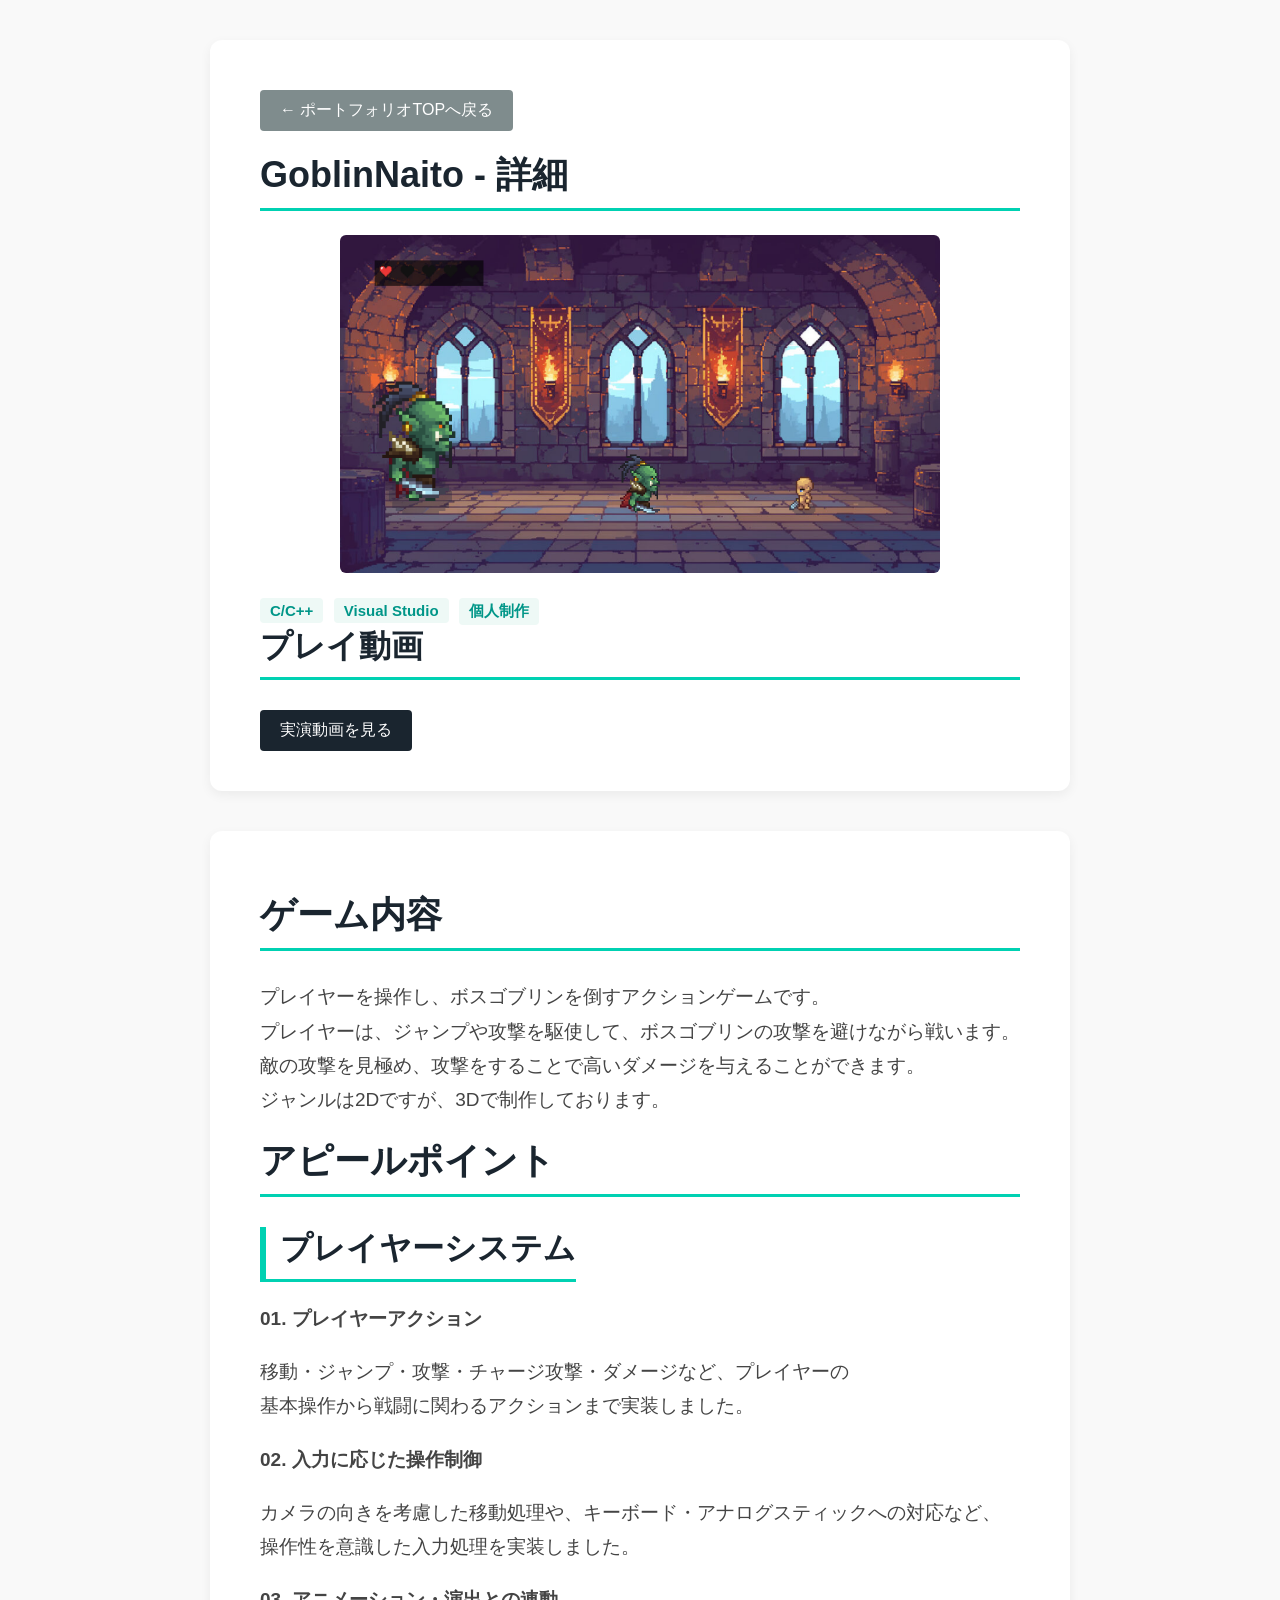
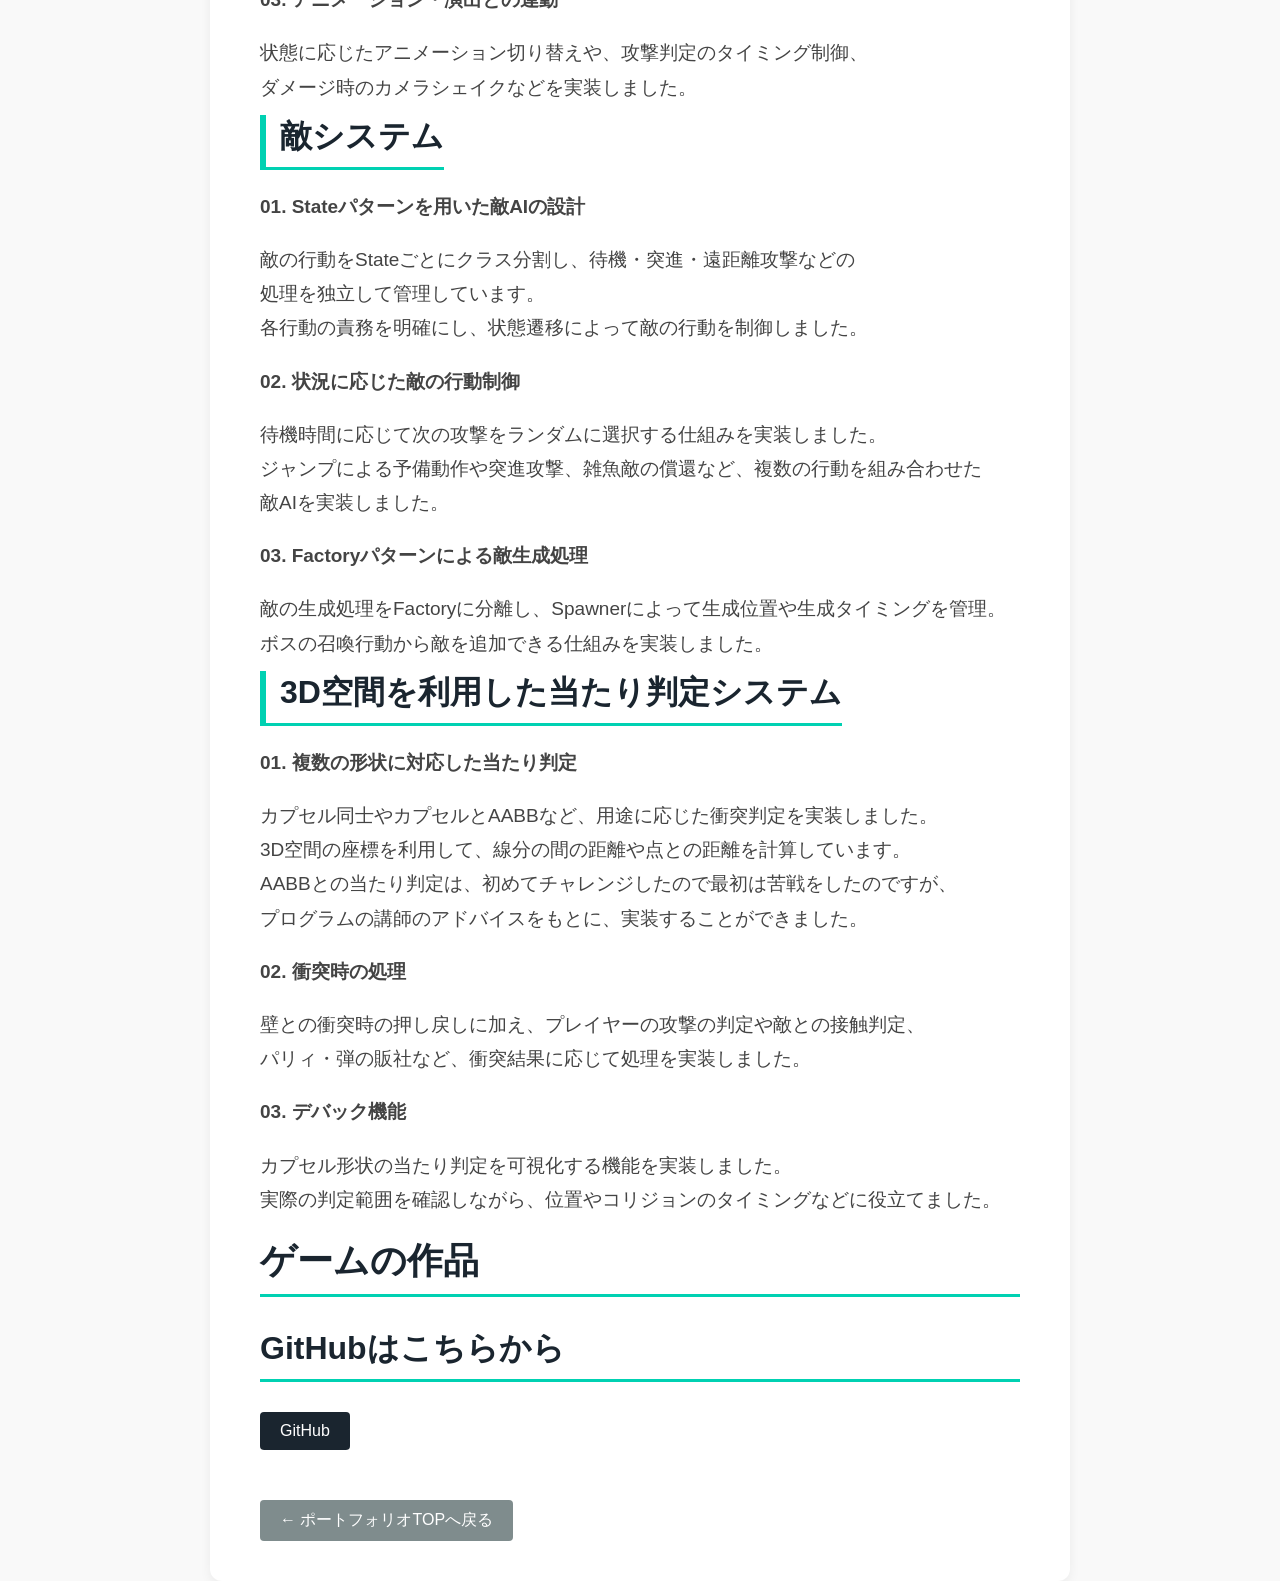
==== GoblinNaito.html @ 0ca16f72 "個人制作の欄を追加" ====
<html lang="ja">
<head>
    <meta charset="UTF-8">
    <meta name="viewport" content="width=device-width, initial-scale=1.0">
    <title>GoblinNaito - 詳細</title>
    <link rel="stylesheet" href="style.css">
</head>

<body class="site-body" style="background-color: #f9f9f9;">
    <main class="top-content" style="margin-left: 0; width: 100%; max-width: 900px; margin: 0 auto; padding: 40px 20px;">
        <div class="top-section" style="text-align: left;">
            <a href="index.html" class="btn back-btn">← ポートフォリオTOPへ戻る</a>
            <h1 class="main-title">GoblinNaito - 詳細</h1>

            <img src="res/GoblinNaito2.png" alt="GoblinNaitoメイン画像" class="header-img">

            <div>
                <span class="tech-tag">C/C++</span>
                <span class="tech-tag">Visual Studio</span>
                <span class="tech-tag">個人制作</span>
            </div>

            <!-- 作品リンク -->
            <section>
                <h2>プレイ動画</h2>
                <div class="link-buttons">
                    <a href="https://drive.google.com/file/d/1cQddRwFuvmeWS0B3RsWoDcW1yzEqTpk6/view?usp=sharing" class="btn" target="_blank" rel="noopener">実演動画を見る</a>
                </div>
            </section>
        </div>

        <div class="top-section" style="text-align: left;">
            <!-- アピール箇所全体 -->
            <section>
                <h1 class="main-title">ゲーム内容</h1>
                <p>
                    プレイヤーを操作し、ボスゴブリンを倒すアクションゲームです。
                    <br>プレイヤーは、ジャンプや攻撃を駆使して、ボスゴブリンの攻撃を避けながら戦います。
                    <br>敵の攻撃を見極め、攻撃をすることで高いダメージを与えることができます。
                    <br>ジャンルは2Dですが、3Dで制作しております。
                </p>
            </section>

            <section>

                <h1 class="main-title">アピールポイント</h1>
                <div>
                    <h2 class="detail-h2">プレイヤーシステム</h2>
                    <p><strong>01. プレイヤーアクション</strong></p>
                    <p>
                        移動・ジャンプ・攻撃・チャージ攻撃・ダメージなど、プレイヤーの
                        <br>基本操作から戦闘に関わるアクションまで実装しました。
                    </p>
                    <p><strong>02. 入力に応じた操作制御</strong></p>
                    <p>
                        カメラの向きを考慮した移動処理や、キーボード・アナログスティックへの対応など、
                        <br>操作性を意識した入力処理を実装しました。
                    </p>
                    <p><strong>03. アニメーション・演出との連動</strong></p>
                    <p>
                        状態に応じたアニメーション切り替えや、攻撃判定のタイミング制御、
                        <br>ダメージ時のカメラシェイクなどを実装しました。
                    </p>

                </div>

                <div>
                    <h2 class="detail-h2">敵システム</h2>
                    <p><strong>01. Stateパターンを用いた敵AIの設計</strong></p>
                    <p>
                        敵の行動をStateごとにクラス分割し、待機・突進・遠距離攻撃などの
                        <br>処理を独立して管理しています。
                        <br>各行動の責務を明確にし、状態遷移によって敵の行動を制御しました。
                    </p>
                    <p><strong>02. 状況に応じた敵の行動制御</strong></p>
                    <p>
                        待機時間に応じて次の攻撃をランダムに選択する仕組みを実装しました。
                        <br>ジャンプによる予備動作や突進攻撃、雑魚敵の償還など、複数の行動を組み合わせた
                        <br>敵AIを実装しました。
                    </p>
                    <p><strong>03. Factoryパターンによる敵生成処理</strong></p>
                    <p>
                        敵の生成処理をFactoryに分離し、Spawnerによって生成位置や生成タイミングを管理。
                        <br>ボスの召喚行動から敵を追加できる仕組みを実装しました。
                    </p>
                </div>
            </section>

            <div>
                <h2 class="detail-h2">3D空間を利用した当たり判定システム</h2>
                <p><strong>01. 複数の形状に対応した当たり判定</strong></p>
                <p>
                    カプセル同士やカプセルとAABBなど、用途に応じた衝突判定を実装しました。
                    <br>3D空間の座標を利用して、線分の間の距離や点との距離を計算しています。
                    <br>AABBとの当たり判定は、初めてチャレンジしたので最初は苦戦をしたのですが、
                    <br>プログラムの講師のアドバイスをもとに、実装することができました。
                </p>
                <p><strong>02. 衝突時の処理</strong></p>
                <p>
                    壁との衝突時の押し戻しに加え、プレイヤーの攻撃の判定や敵との接触判定、
                    <br>パリィ・弾の販社など、衝突結果に応じて処理を実装しました。
                </p>
                <p><strong>03. デバック機能</strong></p>
                <p>
                    カプセル形状の当たり判定を可視化する機能を実装しました。
                    <br>実際の判定範囲を確認しながら、位置やコリジョンのタイミングなどに役立てました。
                </p>
            </div>


            </section>

            <section>
                <h1 class="main-title">ゲームの作品</h1>
                <h2>GitHubはこちらから</h2>
                <a href="https://github.com/k-koudai01/KOJINSEISAKU_2" class="btn" target="_blank" rel="noopener">GitHub</a>

            </section>

            <div style="margin-top: 40px;">
                <a href="index.html" class="btn back-btn">← ポートフォリオTOPへ戻る</a>
            </div>
        </div>
    </main>
</body>
</html>
---- style.css ----
@charset "UTF-8";

/* ==========================================================================
   1. 基本・リセット設定
   ========================================================================== */
*
{
    box-sizing: border-box;
}

body
{
    margin: 0;
    padding: 0;
    font-family: 'Segoe UI', Tahoma, Geneva, Verdana, sans-serif;
    color: #333;
    background-color: #f9f9f9;
}

p
{
    font-size: 19px;
    line-height: 1.8;
    color: #444444;
    margin-bottom: 10px;
}

ul
{
    line-height: 1.8;
    padding-left: 20px;
    margin-bottom: 20px;
}

/* ==========================================================================
   2. 共通コンポーネント（ボタン・タグ・見出し）
   ========================================================================== */
/* 共通ボタン */
.btn
{
    display: inline-block;
    padding: 10px 20px;
    background-color: #1a252f;
    color: #fff;
    text-decoration: none;
    border-radius: 4px;
    font-size: 16px;
    transition: background-color 0.2s;
    margin-right: 10px;
    margin-top: 10px;
}

    .btn:hover
    {
        background-color: #00d1b2;
    }

.back-btn
{
    background-color: #7f8c8d;
}

/* 技術タグ */
.tech-tag
{
    display: inline-block;
    background: #eef9f6;
    color: #009688;
    padding: 4px 10px;
    border-radius: 4px;
    font-size: 15px;
    font-weight: bold;
    margin-right: 6px;
    margin-top: 5px;
}

/* 詳細ページの見出し */
.main-title
{
    font-size: 36px;
    color: #1a252f;
    border-bottom: 3px solid #00d1b2;
    padding-bottom: 8px;
    margin-top: 20px;
}

.section-title
{
    font-size: 30px;
    color: #1a252f;
    border-bottom: 3px solid #00d1b2;
    padding-bottom: 8px;
    margin-top: 60px;
    margin-bottom: 25px;
}

.detail-h2
{
    font-size: 28px;
    color: #2c3e50;
    margin-top: 35px;
    margin-bottom: 15px;
    width: fit-content;
    border-left: 6px solid #00d1b2;
    padding-left: 14px;
    border-bottom: 2px solid #ccc;
    padding-bottom: 6px;
}

.detail-h3
{
    font-size: 23px;
    color: #333333;
    margin-top: 35px;
    margin-bottom: 10px;
    font-weight: bold;
}

/* ==========================================================================
   3. index.html（TOPページ）用レイアウト
   ========================================================================== */
.site-body
{
    display: flex;
}

/* サイドバー */
.sidebar
{
    width: 260px;
    background-color: #1a252f;
    color: #ffffff;
    min-height: 100vh;
    padding: 30px 20px;
    position: fixed;
    top: 0;
    left: 0;
}

    .sidebar h1
    {
        font-size: 34px;
        font-weight: bold;
        text-align: center;
        margin: 10px 0 8px 0;
        letter-spacing: 2px;
    }

    .sidebar .subtitle
    {
        font-size: 18px;
        color: #00d1b2;
        text-align: center;
        margin-bottom: 30px;
    }

    .sidebar nav ul
    {
        list-style: none;
        padding: 0;
        margin: 0;
    }

    .sidebar nav li
    {
        margin-bottom: 15px;
    }

    .sidebar nav a
    {
        color: #ecf0f1;
        text-decoration: none;
        font-weight: bold;
        display: block;
        font-size: 20px;
        padding: 12px 16px;
        border-radius: 4px;
        transition: background-color 0.2s, color 0.2s;
    }

        .sidebar nav a:hover
        {
            background-color: #2c3e50;
            color: #00d1b2;
        }

/* TOPコンテンツエリア */
.top-content
{
    margin-left: 260px;
    width: calc(100% - 260px);
    max-width: 1400px;
    padding: 50px;
}

.top-section
{
    background: #ffffff;
    padding: 40px 50px;
    margin-bottom: 40px;
    border-radius: 12px;
    box-shadow: 0 4px 12px rgba(0,0,0,0.06);
}

    .top-section h2
    {
        font-size: 32px;
        color: #1a252f;
        border-bottom: 3px solid #00d1b2;
        padding-bottom: 8px;
        margin-top: 0;
        margin-bottom: 20px;
    }

.skill-list
{
    list-style: none;
    padding: 0;
    margin: 0;
    line-height: 2;
}

/* 作品カード（TOP） */
.works-grid
{
    display: grid;
    grid-template-columns: repeat(2, 1fr);
    gap: 30px;
    margin-top: 20px;
}

.work-card
{
    background-color: #ffffff;
    text-align: center;
    padding: 0;
}

    .work-card img
    {
        width: 100%;
        height: auto;
        border-radius: 12px;
        box-shadow: 0 4px 12px rgba(0, 0, 0, 0.1);
        display: block;
        margin: 0 auto 16px auto;
    }

.work-season
{
    font-size: 18px;
    font-weight: bold;
    color: #444;
    margin-bottom: 8px;
}

.work-title
{
    font-size: 23px;
    font-weight: bold;
    color: #1a252f;
    margin-bottom: 20px;
    min-height: 28px;
}

.work-info-group
{
    margin-bottom: 16px;
}

.work-info-label
{
    font-weight: bold;
    font-size: 17px;
    color: #333;
    display: block;
    margin-bottom: 2px;
}

.work-info-value
{
    font-size: 16px;
    color: #555;
    line-height: 1.5;
    margin: 0;
}

/* ==========================================================================
   4. 詳細ページ共通レイアウト（goepon.html / ranse.html）
   ========================================================================== */
.container
{
    max-width: 800px;
    margin: 0 auto;
    background: #ffffff;
    padding: 40px;
    border-radius: 8px;
    box-shadow: 0 2px 5px rgba(0,0,0,0.05);
}

.header-img
{
    width: 100%;
    max-width: 600px;
    height: auto;
    border-radius: 6px;
    margin: 20px auto;
    display: block;
}

.appeal-gif
{
    max-width: 600px;
    width: 100%;
    height: auto;
    display: block;
    margin: 20px auto;
    border-radius: 8px;
    box-shadow: 0 4px 12px rgba(0, 0, 0, 0.1);
}

/* メディア表示グリッド（動画・Tiled画像用） */
.media-grid
{
    display: flex;
    flex-wrap: wrap;
    gap: 16px;
    justify-content: center;
    margin: 20px 0 30px 0;
}

.media-item
{
    flex: 1;
    min-width: 200px;
    max-width: 300px;
    text-align: center;
    margin: 0;
}

    .media-item video,
    .media-item img
    {
        width: 100%;
        height: auto;
        border-radius: 8px;
        box-shadow: 0 4px 12px rgba(0, 0, 0, 0.1);
    }

.media-caption
{
    font-size: 17px;
    font-weight: bold;
    margin-top: 8px;
    color: #555;
}

.two-column-grid
{
    display: flex;
    gap: 20px;
    justify-content: center;
    margin: 20px 0;
}

    .two-column-grid .media-item
    {
        max-width: 48%;
    }

.image-container
{
    margin: 20px 0;
    text-align: center;
}

.portfolio-img
{
    max-width: 100%;
    height: auto;
    border-radius: 6px;
}


.about-container
{
    display: flex;
    flex-direction: row-reverse; /* 画像を右に配置 */
    align-items: center; /* 垂直中央揃え */
    justify-content: flex-end; /* 全体を左寄せにしてテキストと写真を近づける */
    gap: 100px; /* テキストと写真の間隔（ここでお好きな幅に調整できます） */
}

.about-image img
{
    width: 200px; /* 幅を指定 */
    height: auto; /* 高さを自動にして元の比率を維持 */
    object-fit: contain; /* 画像の縦横比を一切崩さず全体を表示 */
    box-shadow: 0 4px 12px rgba(0, 0, 0, 0.1);
    flex-shrink: 0; /* 幅が小さく潰れるのを防止 */
}

.about-text
{
    /* flex: 1; を削除（幅の自動拡張を解除） */
}

/* ==========================================================================
   5. レスポンシブ対応 (スマホ表示)
   ========================================================================== */
@media (max-width: 768px)
{
    .site-body
    {
        flex-direction: column;
    }

    .sidebar
    {
        position: relative;
        width: 100%;
        min-height: auto;
    }

    .top-content
    {
        margin-left: 0;
        width: 100%;
        padding: 20px;
    }

    .works-grid
    {
        grid-template-columns: 1fr;
    }

    .two-column-grid .media-item
    {
        max-width: 100%;
    }

    .about-container
    {
        flex-direction: column;
        text-align: center;
    }
}
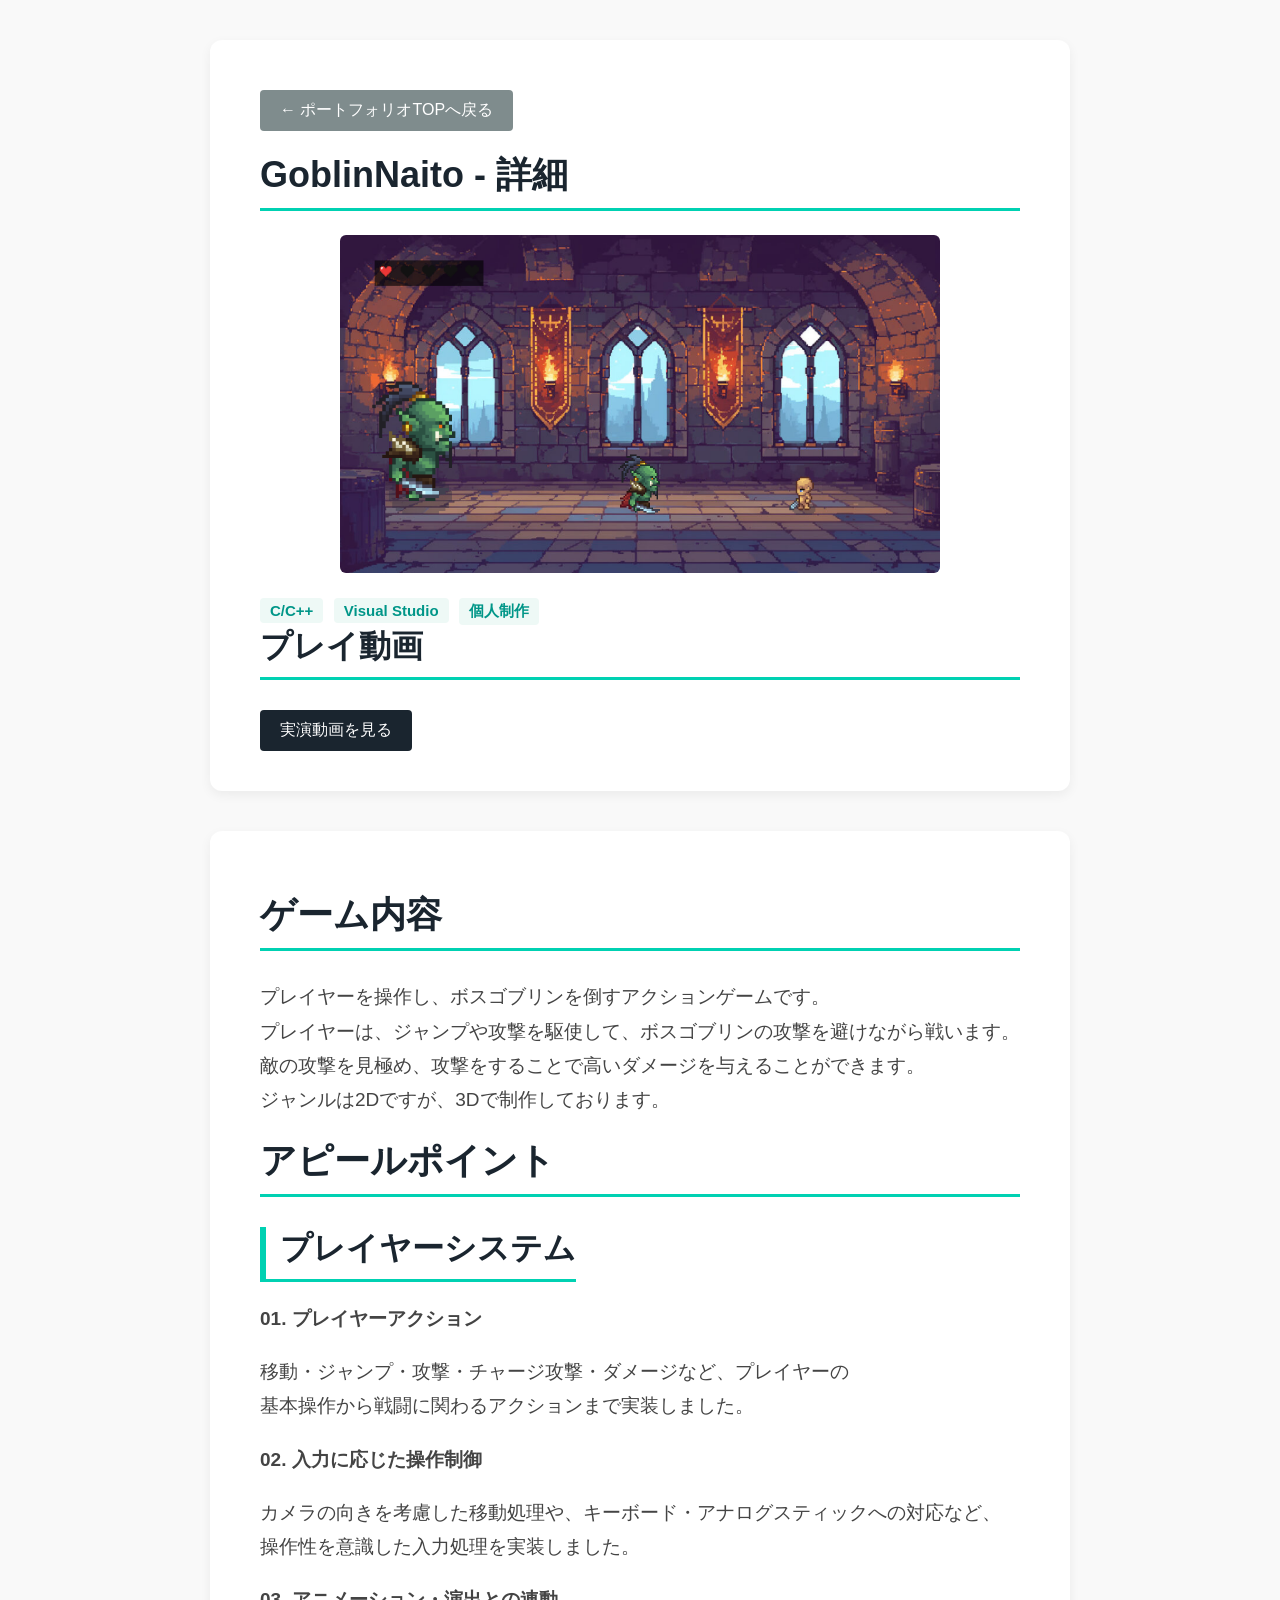
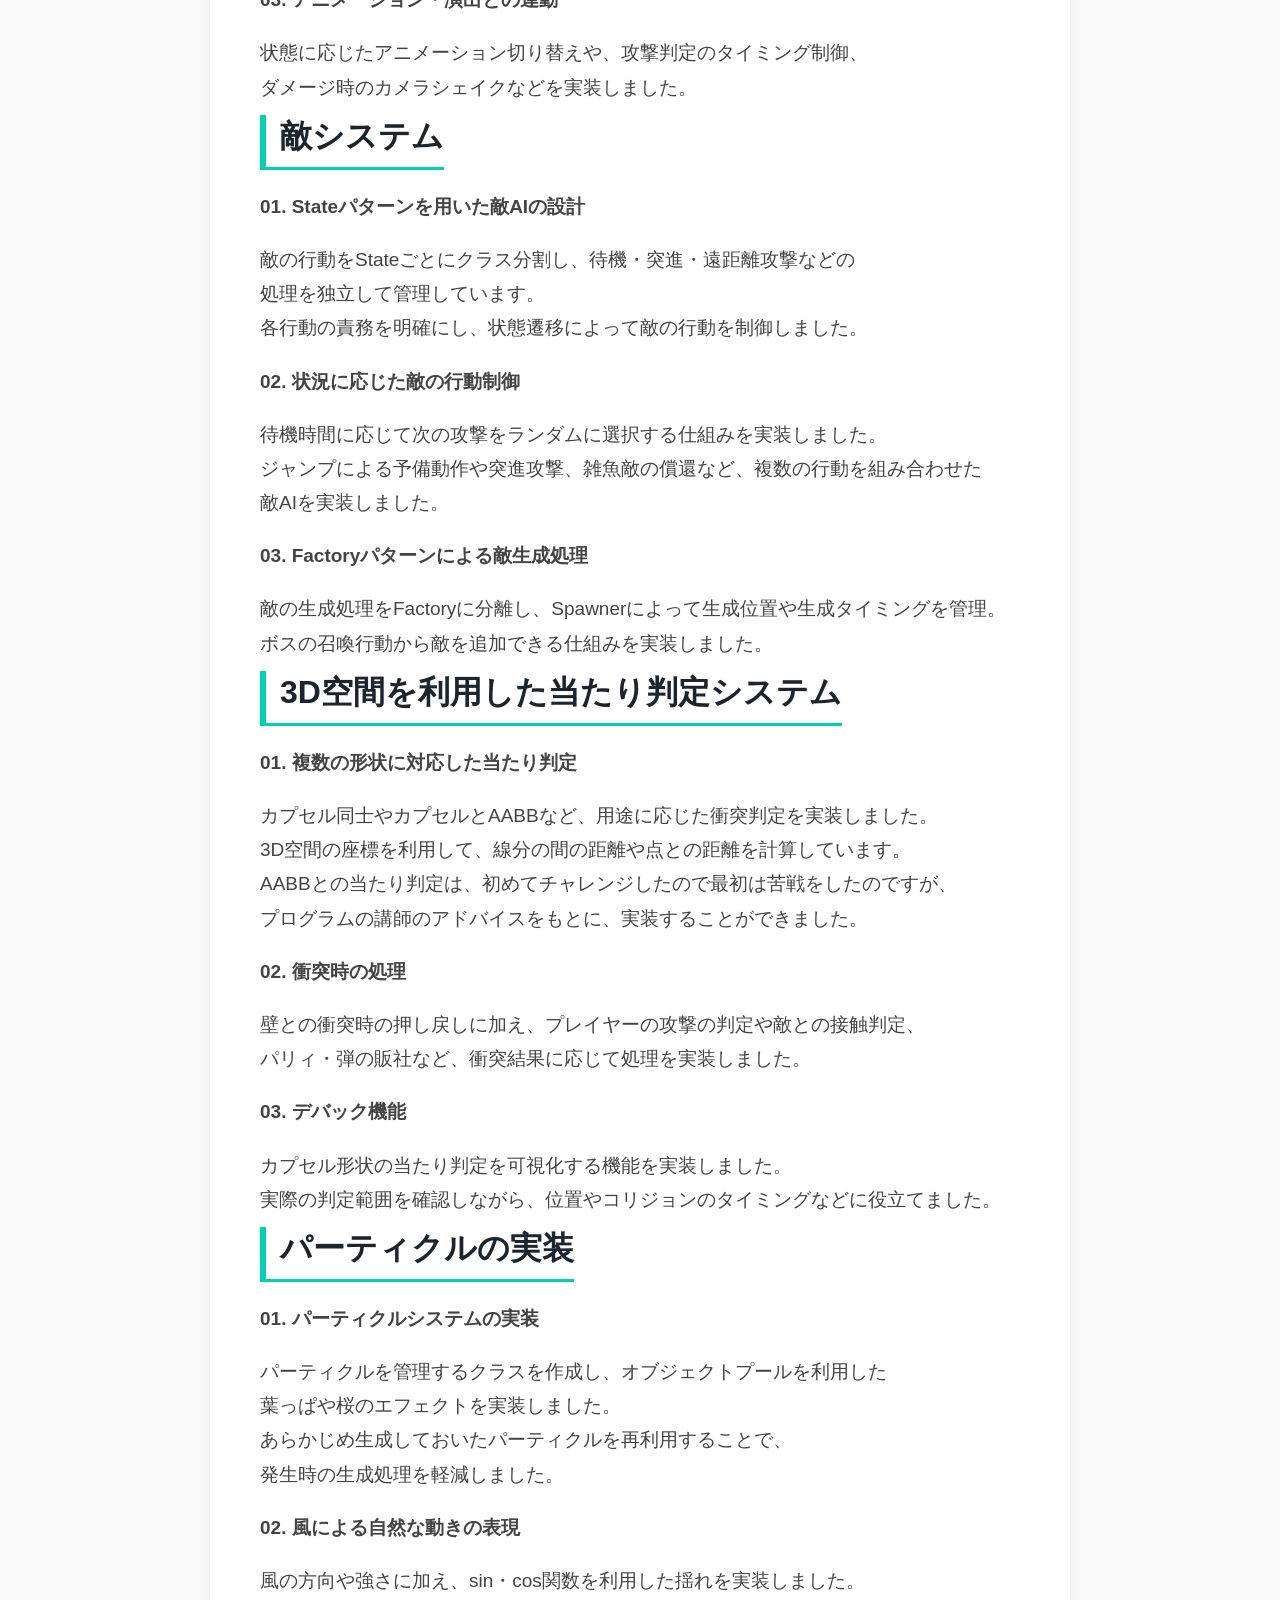
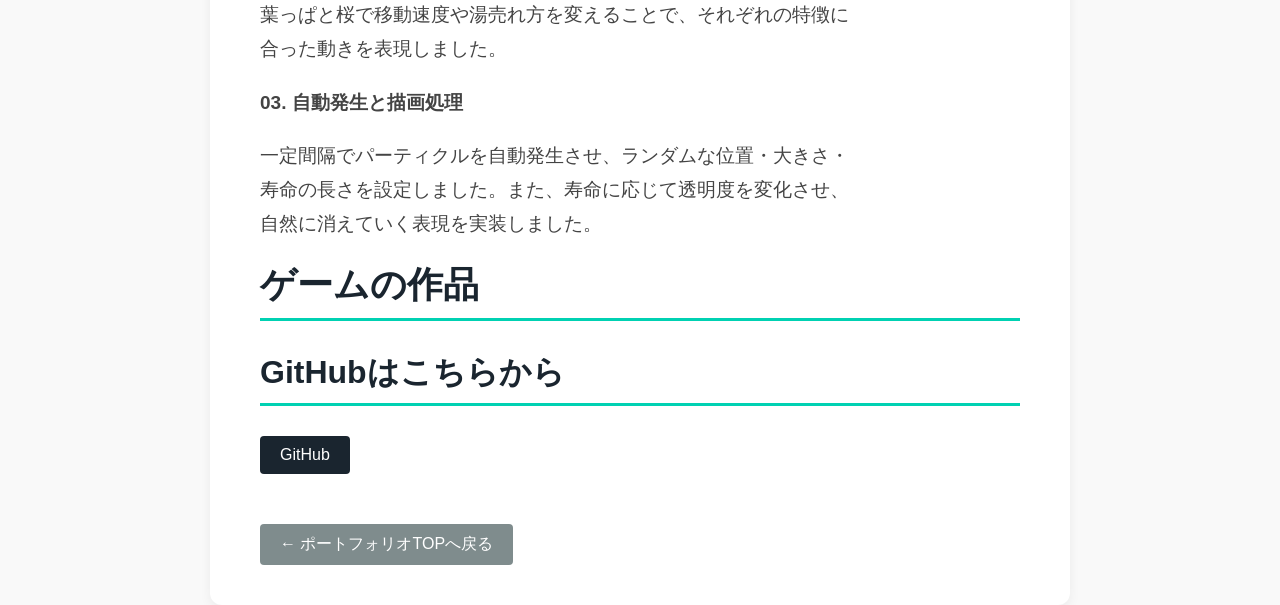
==== commit 6d23ec1d: "パーティクルのことを書いた" ====
--- a/GoblinNaito.html
+++ b/GoblinNaito.html
@@ -8,7 +8,9 @@
 
 <body class="site-body" style="background-color: #f9f9f9;">
     <main class="top-content" style="margin-left: 0; width: 100%; max-width: 900px; margin: 0 auto; padding: 40px 20px;">
+
         <div class="top-section" style="text-align: left;">
+
             <a href="index.html" class="btn back-btn">← ポートフォリオTOPへ戻る</a>
             <h1 class="main-title">GoblinNaito - 詳細</h1>
 
@@ -84,28 +86,51 @@
                         <br>ボスの召喚行動から敵を追加できる仕組みを実装しました。
                     </p>
                 </div>
-            </section>
+            
 
-            <div>
-                <h2 class="detail-h2">3D空間を利用した当たり判定システム</h2>
-                <p><strong>01. 複数の形状に対応した当たり判定</strong></p>
-                <p>
-                    カプセル同士やカプセルとAABBなど、用途に応じた衝突判定を実装しました。
-                    <br>3D空間の座標を利用して、線分の間の距離や点との距離を計算しています。
-                    <br>AABBとの当たり判定は、初めてチャレンジしたので最初は苦戦をしたのですが、
-                    <br>プログラムの講師のアドバイスをもとに、実装することができました。
-                </p>
-                <p><strong>02. 衝突時の処理</strong></p>
-                <p>
-                    壁との衝突時の押し戻しに加え、プレイヤーの攻撃の判定や敵との接触判定、
-                    <br>パリィ・弾の販社など、衝突結果に応じて処理を実装しました。
-                </p>
-                <p><strong>03. デバック機能</strong></p>
-                <p>
-                    カプセル形状の当たり判定を可視化する機能を実装しました。
-                    <br>実際の判定範囲を確認しながら、位置やコリジョンのタイミングなどに役立てました。
-                </p>
-            </div>
+                <div>
+                    <h2 class="detail-h2">3D空間を利用した当たり判定システム</h2>
+                    <p><strong>01. 複数の形状に対応した当たり判定</strong></p>
+                    <p>
+                        カプセル同士やカプセルとAABBなど、用途に応じた衝突判定を実装しました。
+                        <br>3D空間の座標を利用して、線分の間の距離や点との距離を計算しています。
+                        <br>AABBとの当たり判定は、初めてチャレンジしたので最初は苦戦をしたのですが、
+                        <br>プログラムの講師のアドバイスをもとに、実装することができました。
+                    </p>
+                    <p><strong>02. 衝突時の処理</strong></p>
+                    <p>
+                        壁との衝突時の押し戻しに加え、プレイヤーの攻撃の判定や敵との接触判定、
+                        <br>パリィ・弾の販社など、衝突結果に応じて処理を実装しました。
+                    </p>
+                    <p><strong>03. デバック機能</strong></p>
+                    <p>
+                        カプセル形状の当たり判定を可視化する機能を実装しました。
+                        <br>実際の判定範囲を確認しながら、位置やコリジョンのタイミングなどに役立てました。
+                    </p>
+                </div>
+
+                <div>
+                    <h2 class="detail-h2">パーティクルの実装</h2>
+                    <p><strong>01. パーティクルシステムの実装</strong></p>
+                    <p>
+                        パーティクルを管理するクラスを作成し、オブジェクトプールを利用した
+                        <br>葉っぱや桜のエフェクトを実装しました。
+                        <br>あらかじめ生成しておいたパーティクルを再利用することで、
+                        <br>発生時の生成処理を軽減しました。
+                    </p>
+                    <p><strong>02. 風による自然な動きの表現</strong></p>
+                    <p>
+                        風の方向や強さに加え、sin・cos関数を利用した揺れを実装しました。
+                        <br>葉っぱと桜で移動速度や湯売れ方を変えることで、それぞれの特徴に
+                        <br>合った動きを表現しました。
+                    </p>
+                    <p><strong>03. 自動発生と描画処理</strong></p>
+                    <p>
+                        一定間隔でパーティクルを自動発生させ、ランダムな位置・大きさ・
+                        <br>寿命の長さを設定しました。また、寿命に応じて透明度を変化させ、
+                        <br>自然に消えていく表現を実装しました。
+                    </p>
+                </div>
 
 
             </section>
